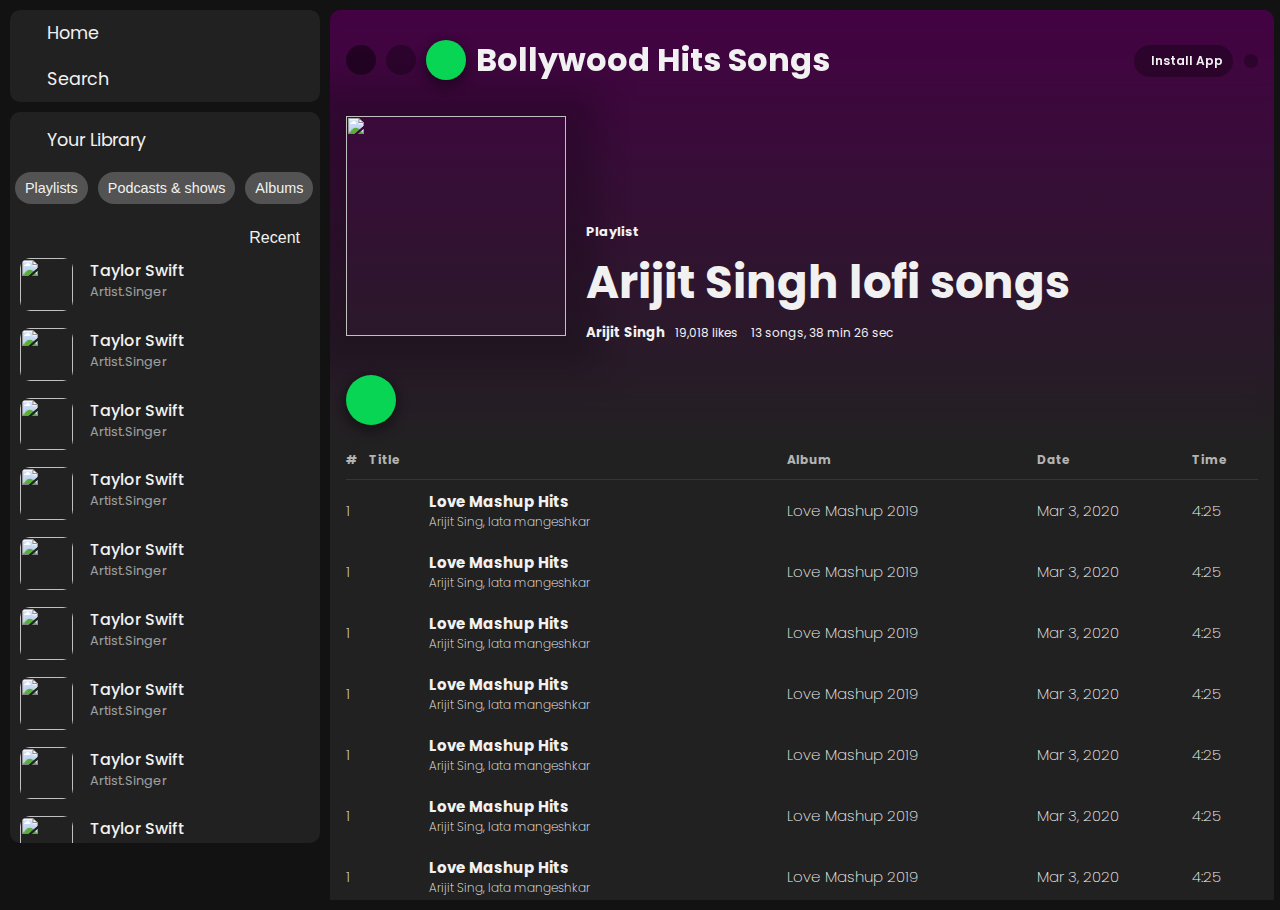
==== playlist.html @ 6a093c30 "Working on Sticky Nav" ====
<!DOCTYPE html>
<html lang="en">

<head>
    <meta charset="UTF-8" />
    <meta name="viewport" content="width=device-width, initial-scale=1.0" />
    <title>Playlist Songs</title>

    <!-- ================= Remix Icons =============== -->
    <link href="https://cdn.jsdelivr.net/npm/remixicon@2.2.0/fonts/remixicon.css" rel="stylesheet" />

    <!-- UNICONS -->
    <link rel="stylesheet" href="https://unicons.iconscout.com/release/v4.0.8/css/line.css" />
    
    <link rel="stylesheet" href="style.css" />
    <link rel="stylesheet" href="playlist.css">
</head>

<body>
    <aside id="aside">
        <nav>
            <div>
                <i class="ri-home-5-fill"></i>
                <h2 class="collapse-removeble">Home</h2>
            </div>
            <div>
                <i class="ri-search-line"></i>
                <h2 class="collapse-removeble">Search</h2>
            </div>
        </nav>
        <section class="list">
            <div class="list__top">
                <div class="list__top__left">
                    <i class="ri-layout-2-fill" id="collapse-btn"></i>
                    <h2 class="collapse-removeble">Your Library</h2>
                </div>
                <div class="list__top__right collapse-removeble">
                    <i class="uil uil-plus"></i>
                    <i class="uil uil-arrow-right"></i>
                </div>
            </div>
            <div class="category-btn collapse-removeble">
                <button>Playlists</button>
                <button>Podcasts & shows</button>
                <button>Albums</button>
                <button>Artists</button>
            </div>
            <div class="recent-btn collapse-removeble">
                <i class="ri-search-line"></i>
                <button>Recent <i class="uil uil-angle-down"></i></button>
            </div>
            <div class="music__lists">
                <div class="music__box">
                    <div>
                        <img src="images/thumbnail1.jpeg" alt="" />
                    </div>
                    <div class="collapse-removeble">
                        <p class="author_title">Taylor Swift</p>
                        <p class="author_sub_title">Artist.Singer</p>
                    </div>
                </div>
                <div class="music__box">
                    <div>
                        <img src="images/thumbnail2.jpg" alt="" />
                    </div>
                    <div class="collapse-removeble">
                        <p class="author_title">Taylor Swift</p>
                        <p class="author_sub_title">Artist.Singer</p>
                    </div>
                </div>
                <div class="music__box">
                    <div>
                        <img src="images/thumbnail3.jpeg" alt="" />
                    </div>
                    <div class="collapse-removeble">
                        <p class="author_title">Taylor Swift</p>
                        <p class="author_sub_title">Artist.Singer</p>
                    </div>
                </div>
                <div class="music__box">
                    <div>
                        <img src="images/thumbnail4.jpeg" alt="" />
                    </div>
                    <div class="collapse-removeble">
                        <p class="author_title">Taylor Swift</p>
                        <p class="author_sub_title">Artist.Singer</p>
                    </div>
                </div>
                <div class="music__box">
                    <div>
                        <img src="images/thumbnail5.jpeg" alt="" />
                    </div>
                    <div class="collapse-removeble">
                        <p class="author_title">Taylor Swift</p>
                        <p class="author_sub_title">Artist.Singer</p>
                    </div>
                </div>
                <div class="music__box">
                    <div>
                        <img src="images/thumbnail6.jpeg" alt="" />
                    </div>
                    <div class="collapse-removeble">
                        <p class="author_title">Taylor Swift</p>
                        <p class="author_sub_title">Artist.Singer</p>
                    </div>
                </div>
                <div class="music__box">
                    <div>
                        <img src="images/thumbnail7.jpeg" alt="" />
                    </div>
                    <div class="collapse-removeble">
                        <p class="author_title">Taylor Swift</p>
                        <p class="author_sub_title">Artist.Singer</p>
                    </div>
                </div>
                <div class="music__box">
                    <div>
                        <img src="images/thumbnail7.jpeg" alt="" />
                    </div>
                    <div class="collapse-removeble">
                        <p class="author_title">Taylor Swift</p>
                        <p class="author_sub_title">Artist.Singer</p>
                    </div>
                </div>
                <div class="music__box">
                    <div>
                        <img src="images/thumbnail7.jpeg" alt="" />
                    </div>
                    <div class="collapse-removeble">
                        <p class="author_title">Taylor Swift</p>
                        <p class="author_sub_title">Artist.Singer</p>
                    </div>
                </div>
                <div class="music__box">
                    <div>
                        <img src="images/thumbnail7.jpeg" alt="" />
                    </div>
                    <div class="collapse-removeble">
                        <p class="author_title">Taylor Swift</p>
                        <p class="author_sub_title">Artist.Singer</p>
                    </div>
                </div>
                <div class="music__box">
                    <div>
                        <img src="images/thumbnail7.jpeg" alt="" />
                    </div>
                    <div class="collapse-removeble">
                        <p class="author_title">Taylor Swift</p>
                        <p class="author_sub_title">Artist.Singer</p>
                    </div>
                </div>
                <div class="music__box">
                    <div>
                        <img src="images/thumbnail7.jpeg" alt="" />
                    </div>
                    <div class="collapse-removeble">
                        <p class="author_title">Taylor Swift</p>
                        <p class="author_sub_title">Artist.Singer</p>
                    </div>
                </div>
                <div class="music__box">
                    <div>
                        <img src="images/thumbnail7.jpeg" alt="" />
                    </div>
                    <div class="collapse-removeble">
                        <p class="author_title">Taylor Swift</p>
                        <p class="author_sub_title">Artist.Singer</p>
                    </div>
                </div>
                <div class="music__box">
                    <div>
                        <img src="images/thumbnail7.jpeg" alt="" />
                    </div>
                    <div class="collapse-removeble">
                        <p class="author_title">Taylor Swift</p>
                        <p class="author_sub_title">Artist.Singer</p>
                    </div>
                </div>
                <div class="music__box">
                    <div>
                        <img src="images/thumbnail7.jpeg" alt="" />
                    </div>
                    <div class="collapse-removeble">
                        <p class="author_title">Taylor Swift</p>
                        <p class="author_sub_title">Artist.Singer</p>
                    </div>
                </div>
                <div class="music__box">
                    <div>
                        <img src="images/thumbnail7.jpeg" alt="" />
                    </div>
                    <div class="collapse-removeble">
                        <p class="author_title">Taylor Swift</p>
                        <p class="author_sub_title">Artist.Singer</p>
                    </div>
                </div>
            </div>
        </section>
    </aside>
    <main>
        <header>
            <nav class="top-nav">
                <div class="arrows">
                    <span class="icon-left arrow-active"><i class="uil uil-angle-left-b"></i></span>
                    <span class="icon-right"><i class="uil uil-angle-right-b"></i></span>
                    <div class="nav-playlist-title">
                        <span class="play-icon-top"><i class="ri-play-fill"></i></span>
                        <h1>Bollywood Hits Songs</h1>
                    </div>
                </div>
                <div class="nav-info">
                    <span class="install-app"><i class="ri-download-line"></i>Install App</span>
                    <span class="user-profile"><i class="ri-user-line"></i></span>
                </div>
            </nav>
            <div class="top-playlist-container">
                <div class="top-img-con">
                    <img src="https://d1csarkz8obe9u.cloudfront.net/posterpreviews/new-release-mixtape-music-promo-video-banner-design-template-7518214f05194bed7dd793cc465c2a35_screen.jpg" alt="">
                </div>
                <div class="top-playlist-detail">
                    <h6 class="list-type">Playlist</h6>
                    <h1 class="playlist-title">Arijit Singh lofi songs</h1>
                    <div class="small-details">
                        <h5 class="playlist-owner">Arijit Singh</h5>
                        <ul>
                            <li>19,018 likes</li>
                            <li>13 songs, 38 min 26 sec</li>
                        </ul>
                    </div>
                </div>
            </div>
            <div class="songs-container">
                <div class="play-div">
                    <span class="play-icon-list"><i class="ri-play-fill"></i></span>
                    <i class="heart ri-heart-fill"></i>
                    <i class="menu uil uil-ellipsis-h"></i>
                </div>
            </div>
        </header>
        <div class="playlist-song-list">
            <!-- <div class="songs-heading">
                <div class="cout">#</div>
                <div class="title">Title</div>
                <div class="album">Album</div>
                <div class="date">Date</div>
                <div class="min">Time</div>
            </div>
            <div class="songs-heading">
                <div class="cout">1</div>
                <div class="title">img - Love Mushup Hits Bollywood</div>
                <div class="album">Love mashup 2019</div>
                <div class="date">Mar 3, 2022</div>
                <div class="min">4:25</div>
            </div> -->
            <table class="table">
                <thead>
                  <tr>
                    <th scope="col">#</th>
                    <th scope="col">Title</th>
                    <th scope="col">Album</th>
                    <th scope="col">Date</th>
                    <th scope="col">Time</th>
                    <th scope="col"></th>
                  </tr>
                
                </thead>
                
                <tbody>
                  <tr>
                    <td>1</td>
                    <td class="tbl-song-data">
                        <img src="https://d1csarkz8obe9u.cloudfront.net/posterpreviews/new-release-mixtape-music-promo-video-banner-design-template-7518214f05194bed7dd793cc465c2a35_screen.jpg" width="45px" alt="">
                        <div>
                            <h4 class="title">Love Mashup Hits</h4>
                            <p class="singer">Arijit Sing, lata mangeshkar</p>
                        </div>
                    </td>
                    <td>Love Mashup 2019</td>
                    <td>Mar 3, 2020</td>
                    <td>4:25</td>
                    <td><i class="menu uil uil-ellipsis-h"></i></td>
                  </tr>

                  <tr>
                    <td>1</td>
                    <td class="tbl-song-data">
                        <img src="https://d1csarkz8obe9u.cloudfront.net/posterpreviews/new-release-mixtape-music-promo-video-banner-design-template-7518214f05194bed7dd793cc465c2a35_screen.jpg" width="45px" alt="">
                        <div>
                            <h4 class="title">Love Mashup Hits</h4>
                            <p class="singer">Arijit Sing, lata mangeshkar</p>
                        </div>
                    </td>
                    <td>Love Mashup 2019</td>
                    <td>Mar 3, 2020</td>
                    <td>4:25</td>
                    <td><i class="menu uil uil-ellipsis-h"></i></td>
                  </tr>

                  <tr>
                    <td>1</td>
                    <td class="tbl-song-data">
                        <img src="https://d1csarkz8obe9u.cloudfront.net/posterpreviews/new-release-mixtape-music-promo-video-banner-design-template-7518214f05194bed7dd793cc465c2a35_screen.jpg" width="45px" alt="">
                        <div>
                            <h4 class="title">Love Mashup Hits</h4>
                            <p class="singer">Arijit Sing, lata mangeshkar</p>
                        </div>
                    </td>
                    <td>Love Mashup 2019</td>
                    <td>Mar 3, 2020</td>
                    <td>4:25</td>
                    <td><i class="menu uil uil-ellipsis-h"></i></td>
                  </tr>

                  <tr>
                    <td>1</td>
                    <td class="tbl-song-data">
                        <img src="https://d1csarkz8obe9u.cloudfront.net/posterpreviews/new-release-mixtape-music-promo-video-banner-design-template-7518214f05194bed7dd793cc465c2a35_screen.jpg" width="45px" alt="">
                        <div>
                            <h4 class="title">Love Mashup Hits</h4>
                            <p class="singer">Arijit Sing, lata mangeshkar</p>
                        </div>
                    </td>
                    <td>Love Mashup 2019</td>
                    <td>Mar 3, 2020</td>
                    <td>4:25</td>
                    <td><i class="menu uil uil-ellipsis-h"></i></td>
                  </tr>

                  <tr>
                    <td>1</td>
                    <td class="tbl-song-data">
                        <img src="https://d1csarkz8obe9u.cloudfront.net/posterpreviews/new-release-mixtape-music-promo-video-banner-design-template-7518214f05194bed7dd793cc465c2a35_screen.jpg" width="45px" alt="">
                        <div>
                            <h4 class="title">Love Mashup Hits</h4>
                            <p class="singer">Arijit Sing, lata mangeshkar</p>
                        </div>
                    </td>
                    <td>Love Mashup 2019</td>
                    <td>Mar 3, 2020</td>
                    <td>4:25</td>
                    <td><i class="menu uil uil-ellipsis-h"></i></td>
                  </tr>

                  <tr>
                    <td>1</td>
                    <td class="tbl-song-data">
                        <img src="https://d1csarkz8obe9u.cloudfront.net/posterpreviews/new-release-mixtape-music-promo-video-banner-design-template-7518214f05194bed7dd793cc465c2a35_screen.jpg" width="45px" alt="">
                        <div>
                            <h4 class="title">Love Mashup Hits</h4>
                            <p class="singer">Arijit Sing, lata mangeshkar</p>
                        </div>
                    </td>
                    <td>Love Mashup 2019</td>
                    <td>Mar 3, 2020</td>
                    <td>4:25</td>
                    <td><i class="menu uil uil-ellipsis-h"></i></td>
                  </tr>

                  <tr>
                    <td>1</td>
                    <td class="tbl-song-data">
                        <img src="https://d1csarkz8obe9u.cloudfront.net/posterpreviews/new-release-mixtape-music-promo-video-banner-design-template-7518214f05194bed7dd793cc465c2a35_screen.jpg" width="45px" alt="">
                        <div>
                            <h4 class="title">Love Mashup Hits</h4>
                            <p class="singer">Arijit Sing, lata mangeshkar</p>
                        </div>
                    </td>
                    <td>Love Mashup 2019</td>
                    <td>Mar 3, 2020</td>
                    <td>4:25</td>
                    <td><i class="menu uil uil-ellipsis-h"></i></td>
                  </tr>

                  <tr>
                    <td>1</td>
                    <td class="tbl-song-data">
                        <img src="https://d1csarkz8obe9u.cloudfront.net/posterpreviews/new-release-mixtape-music-promo-video-banner-design-template-7518214f05194bed7dd793cc465c2a35_screen.jpg" width="45px" alt="">
                        <div>
                            <h4 class="title">Love Mashup Hits</h4>
                            <p class="singer">Arijit Sing, lata mangeshkar</p>
                        </div>
                    </td>
                    <td>Love Mashup 2019</td>
                    <td>Mar 3, 2020</td>
                    <td>4:25</td>
                    <td><i class="menu uil uil-ellipsis-h"></i></td>
                  </tr>

                  <tr>
                    <td>1</td>
                    <td class="tbl-song-data">
                        <img src="https://d1csarkz8obe9u.cloudfront.net/posterpreviews/new-release-mixtape-music-promo-video-banner-design-template-7518214f05194bed7dd793cc465c2a35_screen.jpg" width="45px" alt="">
                        <div>
                            <h4 class="title">Love Mashup Hits</h4>
                            <p class="singer">Arijit Sing, lata mangeshkar</p>
                        </div>
                    </td>
                    <td>Love Mashup 2019</td>
                    <td>Mar 3, 2020</td>
                    <td>4:25</td>
                    <td><i class="menu uil uil-ellipsis-h"></i></td>
                  </tr>

                  <tr>
                    <td>1</td>
                    <td class="tbl-song-data">
                        <img src="https://d1csarkz8obe9u.cloudfront.net/posterpreviews/new-release-mixtape-music-promo-video-banner-design-template-7518214f05194bed7dd793cc465c2a35_screen.jpg" width="45px" alt="">
                        <div>
                            <h4 class="title">Love Mashup Hits</h4>
                            <p class="singer">Arijit Sing, lata mangeshkar</p>
                        </div>
                    </td>
                    <td>Love Mashup 2019</td>
                    <td>Mar 3, 2020</td>
                    <td>4:25</td>
                    <td><i class="menu uil uil-ellipsis-h"></i></td>
                  </tr>

                  <tr>
                    <td>1</td>
                    <td class="tbl-song-data">
                        <img src="https://d1csarkz8obe9u.cloudfront.net/posterpreviews/new-release-mixtape-music-promo-video-banner-design-template-7518214f05194bed7dd793cc465c2a35_screen.jpg" width="45px" alt="">
                        <div>
                            <h4 class="title">Love Mashup Hits</h4>
                            <p class="singer">Arijit Sing, lata mangeshkar</p>
                        </div>
                    </td>
                    <td>Love Mashup 2019</td>
                    <td>Mar 3, 2020</td>
                    <td>4:25</td>
                    <td><i class="menu uil uil-ellipsis-h"></i></td>
                  </tr>

                  <tr>
                    <td>1</td>
                    <td class="tbl-song-data">
                        <img src="https://d1csarkz8obe9u.cloudfront.net/posterpreviews/new-release-mixtape-music-promo-video-banner-design-template-7518214f05194bed7dd793cc465c2a35_screen.jpg" width="45px" alt="">
                        <div>
                            <h4 class="title">Love Mashup Hits</h4>
                            <p class="singer">Arijit Sing, lata mangeshkar</p>
                        </div>
                    </td>
                    <td>Love Mashup 2019</td>
                    <td>Mar 3, 2020</td>
                    <td>4:25</td>
                    <td><i class="menu uil uil-ellipsis-h"></i></td>
                  </tr>

                  <tr>
                    <td>1</td>
                    <td class="tbl-song-data">
                        <img src="https://d1csarkz8obe9u.cloudfront.net/posterpreviews/new-release-mixtape-music-promo-video-banner-design-template-7518214f05194bed7dd793cc465c2a35_screen.jpg" width="45px" alt="">
                        <div>
                            <h4 class="title">Love Mashup Hits</h4>
                            <p class="singer">Arijit Sing, lata mangeshkar</p>
                        </div>
                    </td>
                    <td>Love Mashup 2019</td>
                    <td>Mar 3, 2020</td>
                    <td>4:25</td>
                    <td><i class="menu uil uil-ellipsis-h"></i></td>
                  </tr>
                  
                </tbody>
              </table>
        </div>

    </main>
</body>
<script src="script.js"></script>

</html>
---- style.css ----
@import url("https://fonts.googleapis.com/css2?family=Poppins:wght@300;400;500;600&family=Roboto:wght@300;400;500&display=swap");
/* font-family: 'Poppins', sans-serif;
font-family: 'Roboto', sans-serif; */

* {
  margin: 0;
  padding: 0;
  box-sizing: border-box;
}

:root {
  /* Hex	 */
  --main-green: #1db954;
  --main-green: rgb(9, 213, 84);
  --background: #212121;
  --border: #121212;
  --light-background: #535353;
  --grey: #b3b3b3;
  --font-color: #f1f1f1;
}
::-webkit-scrollbar {
  width: 0px;
  height: 2px;
  cursor: pointer;
}

::-webkit-scrollbar-thumb {
  background-color: rgb(114, 113, 113);
  border-radius: 10px;
  height: 200px;
}

::-webkit-scrollbar-track {
  background-color: transparent;
}

body {
  display: grid;
  grid-template-columns: 25% 73.77%;
  gap: 10px;
  height: 100vh;
  background: var(--border);
  font-family: "Poppins", sans-serif;
}

i {
  cursor: pointer;
}
/* -------------------------------------------------------------------------- */
/*                                Aside section                               */
/* -------------------------------------------------------------------------- */
aside {
  position: sticky;
  background-color: var(--border);
  grid-row-start: 1;
  grid-row-end: 3;
  gap: 10px;
  width: 100%;
}
aside nav {
  margin-block: 10px;
  margin-left: 10px;
  border-radius: 10px;
  overflow: hidden;
  background: var(--background);
}
aside nav div {
  padding: 10px 20px;
  display: flex;
  justify-content: flex-start;
  align-items: center;
  color: var(--font-color);
  cursor: pointer;
}
aside nav div i {
  font-size: 1.8rem;
  margin-right: 17px;
}
aside nav div h2 {
  font-size: 1.1rem;
  font-weight: 400;
}
aside nav div:hover {
  opacity: 0.8;
}
/* ------------------------- aside section container ------------------------ */
aside .list {
  background: var(--background);
  margin-left: 10px;
  margin-bottom: 10px;
  border-radius: 10px;
  overflow: hidden;
  color: var(--font-color);
}
aside .list .list__top {
  display: flex;
  justify-content: space-between;
  align-items: center;
  padding: 10px 20px;
  margin-bottom: 5px;
}
aside .list .list__top .list__top__left {
  display: flex;
  align-items: center;
}
aside .list .list__top .list__top__left > i {
  font-size: 1.8rem;
  margin-right: 17px;
}
aside .list .list__top .list__top__left > h2 {
  font-size: 1.1rem;
  font-weight: 400;
}
aside .list .list__top .list__top__right > i {
  font-size: 1.5rem;
}
aside .list .list__top .list__top__right > i:first-child {
  margin-right: 5px;
}
aside .list .category-btn {
  display: flex;
  justify-content: space-around;
  margin-inline: 5px;
  margin-bottom: 10px;
  width: 100%;
}
aside .list .category-btn button {
  padding: 8px 10px;
  border-radius: 20px;
  background: var(--light-background);
  color: var(--font-color);
  font-size: 0.9rem;
  font-weight: 500;
  border: none;
  outline: none;
  min-width: fit-content;
  min-height: fit-content;
  margin-right: 10px;
}
aside .list .recent-btn {
  display: flex;
  justify-content: space-between;
  padding: 10px 20px;
}
aside .list .recent-btn i {
  font-size: 1.3rem;
}
aside .list .recent-btn button {
  font-size: 1rem;
  background: none;
  border: none;
  outline: none;
  color: var(--font-color);
}
aside .list .music__lists {
  display: grid;
  gap: 10px;
  height: 65vh;
  overflow: auto;
}
aside .list .music__box {
  margin-inline: 10px;
  display: flex;
  gap: 17px;
}
aside .list .music__box div > img {
  height: 3.3rem;
  width: 3.3rem;
  border-radius: 10px;
}
aside .list .music__box div > .author_title {
  font-weight: 500;
}
aside .list .music__box div > .author_sub_title {
  font-size: 0.8rem;
  opacity: 0.6;
}

main {
  position: sticky;
  background-color: var(--border);
  gap: 10px;
  height: 100vh;
  overflow: auto;
}
main > header {
  width: 100%;
  height: auto;
  background-color: violet;
}

/* ==================== Headder CSS ===================== */

header {
  background: linear-gradient(to bottom, rgb(67, 2, 67), var(--background));
  color: var(--font-color);
  border-top-left-radius: 10px;
  border-top-right-radius: 10px;
  margin-top: 10px;
  border-radius: 10px;
  padding-block: 10px;
}

header .top-nav {
  padding: 1rem;
  display: flex;
  justify-content: space-between;
  align-items: center;
  background-color: transparent;
  position: sticky;
  top: 0px;
  z-index: 100;
  background: transparent;
  backdrop-filter: blur(5px);
}

header .top-nav .arrows span {
  font-size: 25px;
  display: inline-flex;
  justify-content: center;
  align-items: center;
  height: 30px;
  width: 30px;
  border-radius: 50%;
  background-color: rgba(0, 0, 0, 0.3);
  color: rgba(255, 255, 255, 0.7);
}

header .top-nav .arrows .icon-left {
  margin-right: 10px;
}

header .top-nav .install-app {
  background-color: rgba(0, 0, 0, 0.3);
  padding: 7px 10px;
  border-radius: 35px;
  display: inline-flex;
  align-items: center;
  font-size: 12px;
  font-weight: 600;
}

header .top-nav .install-app i {
  margin-right: 7px;
}

header .top-nav .user-profile {
  background-color: rgba(0, 0, 0, 0.3);
  padding: 7px;
  border-radius: 50%;
  display: inline-flex;
  align-items: center;
  margin-left: 7px;
}

header .heading h1 {
  padding: 0.2rem 1rem 0.4rem 1rem;
}

header .playlist-container {
  display: grid;
  grid-template-columns: repeat(auto-fit, minmax(300px, 1fr));
  gap: 15px;
  margin-inline: 10px;
}

header .playlist-container .playlist {
  background-color: rgba(255, 255, 255, 0.07);
  display: flex;
  border-radius: 4px;
  overflow: hidden;
  text-align: center;
  align-items: center;
  transition: all 0.2s;
  position: relative;
}

header .playlist-container .playlist img {
  height: 100%;
  width: 80px;
}

header .playlist-container h4 {
  margin-left: 1rem;
}

header .playlist-container .playlist .play-icon {
  position: absolute;
  right: 1.1rem;
  align-items: center;
  border-radius: 50%;
  background-color: var(--main-green);
  height: 50px;
  width: 50px;
  display: flex;
  justify-content: center;
  color: black;
  visibility: hidden;
  box-shadow: 0 4px 10px 4px rgba(0, 0, 0, 0.3);
}

header .playlist-container .playlist .play-icon i {
  font-size: 30px;
  justify-self: center;
}

/* hover */
header .nav-info span:hover {
  transform: scale(1.02);
  cursor: pointer;
}
header .playlist-container .playlist:hover {
  background-color: rgba(255, 255, 255, 0.12);
}
header .playlist-container .playlist .play-icon:hover {
  filter: brightness(1.04);
  transform: scale(1.01);
}
header .playlist-container .playlist:hover > .play-icon {
  visibility: visible;
}

/* -------------------------------------------------------------------------- */
/*                              container section                             */
/* -------------------------------------------------------------------------- */

/* section box */
.container {
  background-color: var(--background);
  border-radius: 10px;
  margin-top: 10px;
}

.box-heading {
  color: #f1f1f1;
  width: 100%;
  display: flex;
  justify-content: space-between;
  margin-bottom: 20px;
  padding-inline: 10px;
}

.box-heading h2 {
  margin: 10px;
}

.grid {
  display: grid;
  grid-template-columns: repeat(auto-fit, minmax(170px, 1fr));
  justify-content: space-around;
  margin-inline: 20px;
  gap: 16px;
  height: 260px;
  overflow: hidden;
}

.show-more {
  font-size: 1rem;
  background: none;
  border: none;
  outline: none;
  color: var(--font-color);
  text-decoration: none;
  margin: 10px;
}
.show-more:hover {
  text-decoration: underline;
}

.box-container {
  display: flex;
  justify-content: center;
  align-items: center;
  background: transparent;
  padding: 10px;
  background-color: rgba(255, 255, 255, 0.03);
  border-radius: 10px;
  position: relative;
}
.box-container:hover {
  background-color: rgba(255, 255, 255, 0.05);
  cursor: pointer;
}

.box-item img {
  height: 150px;
  width: 100%;
  object-fit: cover;
  padding: 10px;
  border-radius: 20px;
  background-color: none;
}

.box-title {
  color: var(--font-color);
  line-height: 30px;
  font-size: 1.1rem;
}

.box-item h4 {
  color: var(--light-background);
  font-size: 0.89rem;
}

.container .box-container .play-icon {
  position: absolute;
  top: 7rem;
  right: 1rem;
  height: 50px;
  width: 50px;
  background-color: var(--main-green);
  border-radius: 50%;
  color: black;
  align-items: center;
  display: flex;
  justify-content: center;
  visibility: hidden;
}

.container .box-container .play-icon i {
  font-size: 25px;
}

.box-item:hover > .play-icon {
  visibility: visible;
  cursor: pointer;
}

/* -------------------------------------------------------------------------- */
/*                         responsive required classes                        */
/* -------------------------------------------------------------------------- */
.collapse {
  display: none !important;
}
.minimize-body {
  grid-template-columns: 5.22% auto;
}
.musiclists__height {
  max-height: 76%;
}
.collapsible {
  height: auto;
}

/* -------------------------------------------------------------------------- */
/*                           Media Queries for 600px                          */
/* -------------------------------------------------------------------------- */
@media screen and (max-width: 600px) {
  aside {
    display: none;
  }
  body {
    grid-template-columns: 1fr;
  }
  main {
    padding-inline: 10px;
  }
  header .playlist-container {
    display: grid;
    grid-template-columns: repeat(auto-fit, minmax(150px, 1fr));
  }

  header .playlist-container .playlist img {
    height: 100%;
    width: 60px;
  }

  header .playlist-container h4 {
    font-size: 0.9rem;
    margin-left: 0.6rem;
    text-align: start;
  }


  header .playlist-container .playlist .play-icon {
    position: absolute;
    left: 2.1rem;
    top: 2.1rem;
    height: 25px;
    width: 25px;
  }
  
  header .playlist-container .playlist .play-icon i {
    font-size: 16px;
  }

  .box-heading {
    margin-bottom: 10px;
    padding-inline: 10px;
  }

  .box-heading h2 {
    margin: 10px;
  }

  .grid {
    display: grid;
    grid-template-rows: repeat(auto-fit, minmax(150px, 1fr));
    grid-auto-flow: column;
    justify-content: space-between;
    margin-inline: 20px;
    gap: 5px;
    height: auto;
    overflow: auto;
  }

  .grid .box-container {
    border-radius: 5px;
    width: 10rem;
    position: relative;
  }

  .box-item img {
    height: 150px;
    width: 100%;
    padding: 0;
    border-radius: 2px;
    object-fit: cover;
  }

  .container .box-container .play-icon {
    top: 7rem;
    height: 45px;
    width: 45px;
  }

  .container .box-container .play-icon i {
    font-size: 20px;
  }

  .show-more {
    display: none;
  }
}
/* -------------------------------------------------------------------------- */
/*                           Media Queries for 900px                          */
/* -------------------------------------------------------------------------- */
@media screen and (max-width: 900px) {
}
---- playlist.css ----
@import url("https://fonts.googleapis.com/css2?family=Poppins:wght@300;400;500;600&family=Roboto:wght@300;400;500&display=swap");
/* font-family: 'Poppins', sans-serif;
font-family: 'Roboto', sans-serif; */

* {
  margin: 0;
  padding: 0;
  box-sizing: border-box;
}

:root {
  /* Hex	 */
  --main-green: #1db954;
  --main-green: rgb(9, 213, 84);
  --background: #212121;
  --border: #121212;
  --light-background: #535353;
  --grey: #b3b3b3;
  --font-color: #f1f1f1;
}

header{
    border-radius: 0;
    border-top-left-radius: 10px;
    border-top-right-radius: 10px;
}

header .top-nav .arrows{
    display: flex;
    align-items: center;
}

header .top-nav .arrows .nav-playlist-title{
    display: flex;
    align-items: center;

    /* display: none; */
}

header .top-nav .arrows .nav-playlist-title .play-icon-top{
  align-items: center;
  border-radius: 50%;
  background-color: var(--main-green);
  height: 40px;
  width: 40px;
  display: flex;
  justify-content: center;
  color: black;
  box-shadow: 0 4px 10px 4px rgba(0, 0, 0, 0.3);
  margin: 0 10px;
}


header .top-nav .arrows .arrow-active{
    background-color: rgba(0,0,0,.45);
}

header .top-playlist-container{
    display: flex;
    align-items:flex-end;
    padding: 1rem;
}

header .top-playlist-container .top-img-con img{
    height: 220px;
    width: 220px;
    box-shadow: 0 2px 30px 32px rgba(0,0,0,.2)
}

header .top-playlist-container .top-playlist-detail{
    margin-left:20px;
}

header .top-playlist-container .top-playlist-detail h6,
header .top-playlist-container .top-playlist-detail ul{
    font-size: 13px;
}

header .top-playlist-container .top-playlist-detail .playlist-title{
    font-size: 45px;
    line-height: 81px;
    font-weight: 700;
}

header .top-playlist-container .top-playlist-detail li{
    font-size: 12px;
    margin-left:10px;
    display: inline;
}

header .top-playlist-container .top-playlist-detail .small-details{
    display: flex;
    align-items: center;
}

.songs-container .play-div {
    display: flex;
    align-items: center;
    font-size: 30px;
    margin: 1rem;
    backdrop-filter: blur(7px);
}

.songs-container .play-div .play-icon-list{
    align-items: center;
    border-radius: 50%;
    background-color: var(--main-green);
    height: 50px;
    width: 50px;
    display: flex;
    justify-content: center;
    color: black;
    box-shadow: 0 4px 10px 4px rgba(0, 0, 0, 0.3);
}

.songs-container .play-div .heart{
    color: var(--main-green);
    margin: 0 25px;
    font-size: 30px;
}

.songs-container .play-div .menu{
    font-size: 30px;
    color: var(--grey);
}

.playlist-song-list{
    padding: 0 1rem;
    background-color: var(--background);
}

/* .playlist-song-list .songs-heading{
    display: flex;
    justify-content: space-between;
    color: var(--grey);
} */

.playlist-song-list table{
    width: 100%;
    text-align: justify;
}

.playlist-song-list table thead{
    color: var(--grey);
    font-size: 12px;
    border-bottom: 1px var(--grey);
}

.playlist-song-list table tbody{
    color:var(--font-color);
    font-size: 15px;
    font-weight: 200;
}

table{
    border-collapse: collapse;
}

.table thead th{
    padding-bottom: 10px;
    border-bottom: 1px solid rgba(255,255,255,.05);
}
.playlist-song-list table tbody td{
    margin: 10px 0;
}

.playlist-song-list table tbody div{
    margin-left: 15px;
}

.playlist-song-list table tbody div .singer{
    font-size: 12px;
}

.playlist-song-list table tbody .tbl-song-data{
    display: flex;
    align-items: center;
    
}
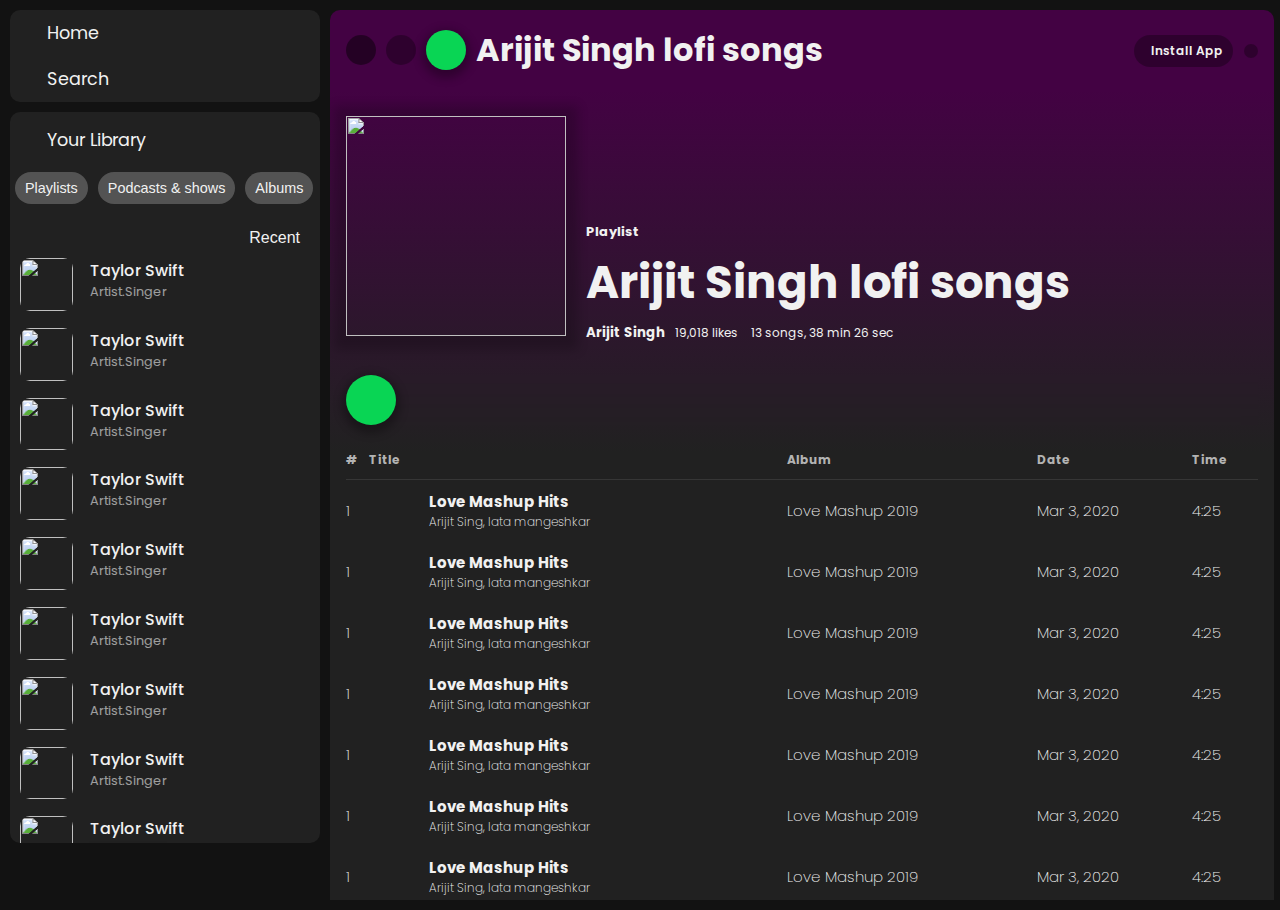
==== commit 65af8a47: "Playlist work done" ====
--- a/playlist.html
+++ b/playlist.html
@@ -198,21 +198,21 @@
         </section>
     </aside>
     <main>
+        <nav class="top-nav">
+            <div class="arrows">
+                <span class="icon-left arrow-active"><i class="uil uil-angle-left-b"></i></span>
+                <span class="icon-right"><i class="uil uil-angle-right-b"></i></span>
+                <div class="nav-playlist-title">
+                    <span class="play-icon-top"><i class="ri-play-fill"></i></span>
+                    <h1>Arijit Singh lofi songs</h1>
+                </div>
+            </div>
+            <div class="nav-info">
+                <span class="install-app"><i class="ri-download-line"></i>Install App</span>
+                <span class="user-profile"><i class="ri-user-line"></i></span>
+            </div>
+        </nav>
         <header>
-            <nav class="top-nav">
-                <div class="arrows">
-                    <span class="icon-left arrow-active"><i class="uil uil-angle-left-b"></i></span>
-                    <span class="icon-right"><i class="uil uil-angle-right-b"></i></span>
-                    <div class="nav-playlist-title">
-                        <span class="play-icon-top"><i class="ri-play-fill"></i></span>
-                        <h1>Bollywood Hits Songs</h1>
-                    </div>
-                </div>
-                <div class="nav-info">
-                    <span class="install-app"><i class="ri-download-line"></i>Install App</span>
-                    <span class="user-profile"><i class="ri-user-line"></i></span>
-                </div>
-            </nav>
             <div class="top-playlist-container">
                 <div class="top-img-con">
                     <img src="https://d1csarkz8obe9u.cloudfront.net/posterpreviews/new-release-mixtape-music-promo-video-banner-design-template-7518214f05194bed7dd793cc465c2a35_screen.jpg" alt="">
@@ -255,11 +255,11 @@
             <table class="table">
                 <thead>
                   <tr>
-                    <th scope="col">#</th>
-                    <th scope="col">Title</th>
-                    <th scope="col">Album</th>
-                    <th scope="col">Date</th>
-                    <th scope="col">Time</th>
+                    <th scope="col" class="tr-hide">#</th>
+                    <th scope="col ">Title</th>
+                    <th scope="col" class="tr-hide">Album</th>
+                    <th scope="col" class="tr-hide">Date</th>
+                    <th scope="col" class="tr-hide">Time</th>
                     <th scope="col"></th>
                   </tr>
                 
@@ -267,199 +267,245 @@
                 
                 <tbody>
                   <tr>
-                    <td>1</td>
-                    <td class="tbl-song-data">
-                        <img src="https://d1csarkz8obe9u.cloudfront.net/posterpreviews/new-release-mixtape-music-promo-video-banner-design-template-7518214f05194bed7dd793cc465c2a35_screen.jpg" width="45px" alt="">
-                        <div>
-                            <h4 class="title">Love Mashup Hits</h4>
-                            <p class="singer">Arijit Sing, lata mangeshkar</p>
-                        </div>
-                    </td>
-                    <td>Love Mashup 2019</td>
-                    <td>Mar 3, 2020</td>
-                    <td>4:25</td>
-                    <td><i class="menu uil uil-ellipsis-h"></i></td>
-                  </tr>
-
-                  <tr>
-                    <td>1</td>
-                    <td class="tbl-song-data">
-                        <img src="https://d1csarkz8obe9u.cloudfront.net/posterpreviews/new-release-mixtape-music-promo-video-banner-design-template-7518214f05194bed7dd793cc465c2a35_screen.jpg" width="45px" alt="">
-                        <div>
-                            <h4 class="title">Love Mashup Hits</h4>
-                            <p class="singer">Arijit Sing, lata mangeshkar</p>
-                        </div>
-                    </td>
-                    <td>Love Mashup 2019</td>
-                    <td>Mar 3, 2020</td>
-                    <td>4:25</td>
-                    <td><i class="menu uil uil-ellipsis-h"></i></td>
-                  </tr>
-
-                  <tr>
-                    <td>1</td>
-                    <td class="tbl-song-data">
-                        <img src="https://d1csarkz8obe9u.cloudfront.net/posterpreviews/new-release-mixtape-music-promo-video-banner-design-template-7518214f05194bed7dd793cc465c2a35_screen.jpg" width="45px" alt="">
-                        <div>
-                            <h4 class="title">Love Mashup Hits</h4>
-                            <p class="singer">Arijit Sing, lata mangeshkar</p>
-                        </div>
-                    </td>
-                    <td>Love Mashup 2019</td>
-                    <td>Mar 3, 2020</td>
-                    <td>4:25</td>
-                    <td><i class="menu uil uil-ellipsis-h"></i></td>
-                  </tr>
-
-                  <tr>
-                    <td>1</td>
-                    <td class="tbl-song-data">
-                        <img src="https://d1csarkz8obe9u.cloudfront.net/posterpreviews/new-release-mixtape-music-promo-video-banner-design-template-7518214f05194bed7dd793cc465c2a35_screen.jpg" width="45px" alt="">
-                        <div>
-                            <h4 class="title">Love Mashup Hits</h4>
-                            <p class="singer">Arijit Sing, lata mangeshkar</p>
-                        </div>
-                    </td>
-                    <td>Love Mashup 2019</td>
-                    <td>Mar 3, 2020</td>
-                    <td>4:25</td>
-                    <td><i class="menu uil uil-ellipsis-h"></i></td>
-                  </tr>
-
-                  <tr>
-                    <td>1</td>
-                    <td class="tbl-song-data">
-                        <img src="https://d1csarkz8obe9u.cloudfront.net/posterpreviews/new-release-mixtape-music-promo-video-banner-design-template-7518214f05194bed7dd793cc465c2a35_screen.jpg" width="45px" alt="">
-                        <div>
-                            <h4 class="title">Love Mashup Hits</h4>
-                            <p class="singer">Arijit Sing, lata mangeshkar</p>
-                        </div>
-                    </td>
-                    <td>Love Mashup 2019</td>
-                    <td>Mar 3, 2020</td>
-                    <td>4:25</td>
-                    <td><i class="menu uil uil-ellipsis-h"></i></td>
-                  </tr>
-
-                  <tr>
-                    <td>1</td>
-                    <td class="tbl-song-data">
-                        <img src="https://d1csarkz8obe9u.cloudfront.net/posterpreviews/new-release-mixtape-music-promo-video-banner-design-template-7518214f05194bed7dd793cc465c2a35_screen.jpg" width="45px" alt="">
-                        <div>
-                            <h4 class="title">Love Mashup Hits</h4>
-                            <p class="singer">Arijit Sing, lata mangeshkar</p>
-                        </div>
-                    </td>
-                    <td>Love Mashup 2019</td>
-                    <td>Mar 3, 2020</td>
-                    <td>4:25</td>
-                    <td><i class="menu uil uil-ellipsis-h"></i></td>
-                  </tr>
-
-                  <tr>
-                    <td>1</td>
-                    <td class="tbl-song-data">
-                        <img src="https://d1csarkz8obe9u.cloudfront.net/posterpreviews/new-release-mixtape-music-promo-video-banner-design-template-7518214f05194bed7dd793cc465c2a35_screen.jpg" width="45px" alt="">
-                        <div>
-                            <h4 class="title">Love Mashup Hits</h4>
-                            <p class="singer">Arijit Sing, lata mangeshkar</p>
-                        </div>
-                    </td>
-                    <td>Love Mashup 2019</td>
-                    <td>Mar 3, 2020</td>
-                    <td>4:25</td>
-                    <td><i class="menu uil uil-ellipsis-h"></i></td>
-                  </tr>
-
-                  <tr>
-                    <td>1</td>
-                    <td class="tbl-song-data">
-                        <img src="https://d1csarkz8obe9u.cloudfront.net/posterpreviews/new-release-mixtape-music-promo-video-banner-design-template-7518214f05194bed7dd793cc465c2a35_screen.jpg" width="45px" alt="">
-                        <div>
-                            <h4 class="title">Love Mashup Hits</h4>
-                            <p class="singer">Arijit Sing, lata mangeshkar</p>
-                        </div>
-                    </td>
-                    <td>Love Mashup 2019</td>
-                    <td>Mar 3, 2020</td>
-                    <td>4:25</td>
-                    <td><i class="menu uil uil-ellipsis-h"></i></td>
-                  </tr>
-
-                  <tr>
-                    <td>1</td>
-                    <td class="tbl-song-data">
-                        <img src="https://d1csarkz8obe9u.cloudfront.net/posterpreviews/new-release-mixtape-music-promo-video-banner-design-template-7518214f05194bed7dd793cc465c2a35_screen.jpg" width="45px" alt="">
-                        <div>
-                            <h4 class="title">Love Mashup Hits</h4>
-                            <p class="singer">Arijit Sing, lata mangeshkar</p>
-                        </div>
-                    </td>
-                    <td>Love Mashup 2019</td>
-                    <td>Mar 3, 2020</td>
-                    <td>4:25</td>
-                    <td><i class="menu uil uil-ellipsis-h"></i></td>
-                  </tr>
-
-                  <tr>
-                    <td>1</td>
-                    <td class="tbl-song-data">
-                        <img src="https://d1csarkz8obe9u.cloudfront.net/posterpreviews/new-release-mixtape-music-promo-video-banner-design-template-7518214f05194bed7dd793cc465c2a35_screen.jpg" width="45px" alt="">
-                        <div>
-                            <h4 class="title">Love Mashup Hits</h4>
-                            <p class="singer">Arijit Sing, lata mangeshkar</p>
-                        </div>
-                    </td>
-                    <td>Love Mashup 2019</td>
-                    <td>Mar 3, 2020</td>
-                    <td>4:25</td>
-                    <td><i class="menu uil uil-ellipsis-h"></i></td>
-                  </tr>
-
-                  <tr>
-                    <td>1</td>
-                    <td class="tbl-song-data">
-                        <img src="https://d1csarkz8obe9u.cloudfront.net/posterpreviews/new-release-mixtape-music-promo-video-banner-design-template-7518214f05194bed7dd793cc465c2a35_screen.jpg" width="45px" alt="">
-                        <div>
-                            <h4 class="title">Love Mashup Hits</h4>
-                            <p class="singer">Arijit Sing, lata mangeshkar</p>
-                        </div>
-                    </td>
-                    <td>Love Mashup 2019</td>
-                    <td>Mar 3, 2020</td>
-                    <td>4:25</td>
-                    <td><i class="menu uil uil-ellipsis-h"></i></td>
-                  </tr>
-
-                  <tr>
-                    <td>1</td>
-                    <td class="tbl-song-data">
-                        <img src="https://d1csarkz8obe9u.cloudfront.net/posterpreviews/new-release-mixtape-music-promo-video-banner-design-template-7518214f05194bed7dd793cc465c2a35_screen.jpg" width="45px" alt="">
-                        <div>
-                            <h4 class="title">Love Mashup Hits</h4>
-                            <p class="singer">Arijit Sing, lata mangeshkar</p>
-                        </div>
-                    </td>
-                    <td>Love Mashup 2019</td>
-                    <td>Mar 3, 2020</td>
-                    <td>4:25</td>
-                    <td><i class="menu uil uil-ellipsis-h"></i></td>
-                  </tr>
-
-                  <tr>
-                    <td>1</td>
-                    <td class="tbl-song-data">
-                        <img src="https://d1csarkz8obe9u.cloudfront.net/posterpreviews/new-release-mixtape-music-promo-video-banner-design-template-7518214f05194bed7dd793cc465c2a35_screen.jpg" width="45px" alt="">
-                        <div>
-                            <h4 class="title">Love Mashup Hits</h4>
-                            <p class="singer">Arijit Sing, lata mangeshkar</p>
-                        </div>
-                    </td>
-                    <td>Love Mashup 2019</td>
-                    <td>Mar 3, 2020</td>
-                    <td>4:25</td>
-                    <td><i class="menu uil uil-ellipsis-h"></i></td>
-                  </tr>
+                    <td class="tr-hide" >1</td>
+                    <td class="tbl-song-data">
+                        <img src="https://d1csarkz8obe9u.cloudfront.net/posterpreviews/new-release-mixtape-music-promo-video-banner-design-template-7518214f05194bed7dd793cc465c2a35_screen.jpg" width="45px" alt="">
+                        <div>
+                            <h4 class="title">Love Mashup Hits</h4>
+                            <p class="singer">Arijit Sing, lata mangeshkar</p>
+                        </div>
+                    </td>
+                    <td class="tr-hide">Love Mashup 2019</td>
+                    <td class="tr-hide">Mar 3, 2020</td>
+                    <td>4:25</td>
+                    <td><i class="menu uil uil-ellipsis-h"></i></td>
+                  </tr>
+
+                  <tr>
+                    <td class="tr-hide" >1</td>
+                    <td class="tbl-song-data">
+                        <img src="https://d1csarkz8obe9u.cloudfront.net/posterpreviews/new-release-mixtape-music-promo-video-banner-design-template-7518214f05194bed7dd793cc465c2a35_screen.jpg" width="45px" alt="">
+                        <div>
+                            <h4 class="title">Love Mashup Hits</h4>
+                            <p class="singer">Arijit Sing, lata mangeshkar</p>
+                        </div>
+                    </td>
+                    <td class="tr-hide">Love Mashup 2019</td>
+                    <td class="tr-hide">Mar 3, 2020</td>
+                    <td>4:25</td>
+                    <td><i class="menu uil uil-ellipsis-h"></i></td>
+                  </tr>
+                  <tr>
+                    <td class="tr-hide" >1</td>
+                    <td class="tbl-song-data">
+                        <img src="https://d1csarkz8obe9u.cloudfront.net/posterpreviews/new-release-mixtape-music-promo-video-banner-design-template-7518214f05194bed7dd793cc465c2a35_screen.jpg" width="45px" alt="">
+                        <div>
+                            <h4 class="title">Love Mashup Hits</h4>
+                            <p class="singer">Arijit Sing, lata mangeshkar</p>
+                        </div>
+                    </td>
+                    <td class="tr-hide">Love Mashup 2019</td>
+                    <td class="tr-hide">Mar 3, 2020</td>
+                    <td>4:25</td>
+                    <td><i class="menu uil uil-ellipsis-h"></i></td>
+                  </tr>
+                  <tr>
+                    <td class="tr-hide" >1</td>
+                    <td class="tbl-song-data">
+                        <img src="https://d1csarkz8obe9u.cloudfront.net/posterpreviews/new-release-mixtape-music-promo-video-banner-design-template-7518214f05194bed7dd793cc465c2a35_screen.jpg" width="45px" alt="">
+                        <div>
+                            <h4 class="title">Love Mashup Hits</h4>
+                            <p class="singer">Arijit Sing, lata mangeshkar</p>
+                        </div>
+                    </td>
+                    <td class="tr-hide">Love Mashup 2019</td>
+                    <td class="tr-hide">Mar 3, 2020</td>
+                    <td>4:25</td>
+                    <td><i class="menu uil uil-ellipsis-h"></i></td>
+                  </tr>
+                  <tr>
+                    <td class="tr-hide" >1</td>
+                    <td class="tbl-song-data">
+                        <img src="https://d1csarkz8obe9u.cloudfront.net/posterpreviews/new-release-mixtape-music-promo-video-banner-design-template-7518214f05194bed7dd793cc465c2a35_screen.jpg" width="45px" alt="">
+                        <div>
+                            <h4 class="title">Love Mashup Hits</h4>
+                            <p class="singer">Arijit Sing, lata mangeshkar</p>
+                        </div>
+                    </td>
+                    <td class="tr-hide">Love Mashup 2019</td>
+                    <td class="tr-hide">Mar 3, 2020</td>
+                    <td>4:25</td>
+                    <td><i class="menu uil uil-ellipsis-h"></i></td>
+                  </tr>
+                  <tr>
+                    <td class="tr-hide" >1</td>
+                    <td class="tbl-song-data">
+                        <img src="https://d1csarkz8obe9u.cloudfront.net/posterpreviews/new-release-mixtape-music-promo-video-banner-design-template-7518214f05194bed7dd793cc465c2a35_screen.jpg" width="45px" alt="">
+                        <div>
+                            <h4 class="title">Love Mashup Hits</h4>
+                            <p class="singer">Arijit Sing, lata mangeshkar</p>
+                        </div>
+                    </td>
+                    <td class="tr-hide">Love Mashup 2019</td>
+                    <td class="tr-hide">Mar 3, 2020</td>
+                    <td>4:25</td>
+                    <td><i class="menu uil uil-ellipsis-h"></i></td>
+                  </tr>
+                  <tr>
+                    <td class="tr-hide" >1</td>
+                    <td class="tbl-song-data">
+                        <img src="https://d1csarkz8obe9u.cloudfront.net/posterpreviews/new-release-mixtape-music-promo-video-banner-design-template-7518214f05194bed7dd793cc465c2a35_screen.jpg" width="45px" alt="">
+                        <div>
+                            <h4 class="title">Love Mashup Hits</h4>
+                            <p class="singer">Arijit Sing, lata mangeshkar</p>
+                        </div>
+                    </td>
+                    <td class="tr-hide">Love Mashup 2019</td>
+                    <td class="tr-hide">Mar 3, 2020</td>
+                    <td>4:25</td>
+                    <td><i class="menu uil uil-ellipsis-h"></i></td>
+                  </tr>
+                  <tr>
+                    <td class="tr-hide" >1</td>
+                    <td class="tbl-song-data">
+                        <img src="https://d1csarkz8obe9u.cloudfront.net/posterpreviews/new-release-mixtape-music-promo-video-banner-design-template-7518214f05194bed7dd793cc465c2a35_screen.jpg" width="45px" alt="">
+                        <div>
+                            <h4 class="title">Love Mashup Hits</h4>
+                            <p class="singer">Arijit Sing, lata mangeshkar</p>
+                        </div>
+                    </td>
+                    <td class="tr-hide">Love Mashup 2019</td>
+                    <td class="tr-hide">Mar 3, 2020</td>
+                    <td>4:25</td>
+                    <td><i class="menu uil uil-ellipsis-h"></i></td>
+                  </tr>
+                  <tr>
+                    <td class="tr-hide" >1</td>
+                    <td class="tbl-song-data">
+                        <img src="https://d1csarkz8obe9u.cloudfront.net/posterpreviews/new-release-mixtape-music-promo-video-banner-design-template-7518214f05194bed7dd793cc465c2a35_screen.jpg" width="45px" alt="">
+                        <div>
+                            <h4 class="title">Love Mashup Hits</h4>
+                            <p class="singer">Arijit Sing, lata mangeshkar</p>
+                        </div>
+                    </td>
+                    <td class="tr-hide">Love Mashup 2019</td>
+                    <td class="tr-hide">Mar 3, 2020</td>
+                    <td>4:25</td>
+                    <td><i class="menu uil uil-ellipsis-h"></i></td>
+                  </tr>
+                  <tr>
+                    <td class="tr-hide" >1</td>
+                    <td class="tbl-song-data">
+                        <img src="https://d1csarkz8obe9u.cloudfront.net/posterpreviews/new-release-mixtape-music-promo-video-banner-design-template-7518214f05194bed7dd793cc465c2a35_screen.jpg" width="45px" alt="">
+                        <div>
+                            <h4 class="title">Love Mashup Hits</h4>
+                            <p class="singer">Arijit Sing, lata mangeshkar</p>
+                        </div>
+                    </td>
+                    <td class="tr-hide">Love Mashup 2019</td>
+                    <td class="tr-hide">Mar 3, 2020</td>
+                    <td>4:25</td>
+                    <td><i class="menu uil uil-ellipsis-h"></i></td>
+                  </tr>
+                  <tr>
+                    <td class="tr-hide" >1</td>
+                    <td class="tbl-song-data">
+                        <img src="https://d1csarkz8obe9u.cloudfront.net/posterpreviews/new-release-mixtape-music-promo-video-banner-design-template-7518214f05194bed7dd793cc465c2a35_screen.jpg" width="45px" alt="">
+                        <div>
+                            <h4 class="title">Love Mashup Hits</h4>
+                            <p class="singer">Arijit Sing, lata mangeshkar</p>
+                        </div>
+                    </td>
+                    <td class="tr-hide">Love Mashup 2019</td>
+                    <td class="tr-hide">Mar 3, 2020</td>
+                    <td>4:25</td>
+                    <td><i class="menu uil uil-ellipsis-h"></i></td>
+                  </tr>
+                  <tr>
+                    <td class="tr-hide" >1</td>
+                    <td class="tbl-song-data">
+                        <img src="https://d1csarkz8obe9u.cloudfront.net/posterpreviews/new-release-mixtape-music-promo-video-banner-design-template-7518214f05194bed7dd793cc465c2a35_screen.jpg" width="45px" alt="">
+                        <div>
+                            <h4 class="title">Love Mashup Hits</h4>
+                            <p class="singer">Arijit Sing, lata mangeshkar</p>
+                        </div>
+                    </td>
+                    <td class="tr-hide">Love Mashup 2019</td>
+                    <td class="tr-hide">Mar 3, 2020</td>
+                    <td>4:25</td>
+                    <td><i class="menu uil uil-ellipsis-h"></i></td>
+                  </tr>
+                  <tr>
+                    <td class="tr-hide" >1</td>
+                    <td class="tbl-song-data">
+                        <img src="https://d1csarkz8obe9u.cloudfront.net/posterpreviews/new-release-mixtape-music-promo-video-banner-design-template-7518214f05194bed7dd793cc465c2a35_screen.jpg" width="45px" alt="">
+                        <div>
+                            <h4 class="title">Love Mashup Hits</h4>
+                            <p class="singer">Arijit Sing, lata mangeshkar</p>
+                        </div>
+                    </td>
+                    <td class="tr-hide">Love Mashup 2019</td>
+                    <td class="tr-hide">Mar 3, 2020</td>
+                    <td>4:25</td>
+                    <td><i class="menu uil uil-ellipsis-h"></i></td>
+                  </tr>
+                  <tr>
+                    <td class="tr-hide" >1</td>
+                    <td class="tbl-song-data">
+                        <img src="https://d1csarkz8obe9u.cloudfront.net/posterpreviews/new-release-mixtape-music-promo-video-banner-design-template-7518214f05194bed7dd793cc465c2a35_screen.jpg" width="45px" alt="">
+                        <div>
+                            <h4 class="title">Love Mashup Hits</h4>
+                            <p class="singer">Arijit Sing, lata mangeshkar</p>
+                        </div>
+                    </td>
+                    <td class="tr-hide">Love Mashup 2019</td>
+                    <td class="tr-hide">Mar 3, 2020</td>
+                    <td>4:25</td>
+                    <td><i class="menu uil uil-ellipsis-h"></i></td>
+                  </tr>
+                  <tr>
+                    <td class="tr-hide" >1</td>
+                    <td class="tbl-song-data">
+                        <img src="https://d1csarkz8obe9u.cloudfront.net/posterpreviews/new-release-mixtape-music-promo-video-banner-design-template-7518214f05194bed7dd793cc465c2a35_screen.jpg" width="45px" alt="">
+                        <div>
+                            <h4 class="title">Love Mashup Hits</h4>
+                            <p class="singer">Arijit Sing, lata mangeshkar</p>
+                        </div>
+                    </td>
+                    <td class="tr-hide">Love Mashup 2019</td>
+                    <td class="tr-hide">Mar 3, 2020</td>
+                    <td>4:25</td>
+                    <td><i class="menu uil uil-ellipsis-h"></i></td>
+                  </tr>
+                  <tr>
+                    <td class="tr-hide" >1</td>
+                    <td class="tbl-song-data">
+                        <img src="https://d1csarkz8obe9u.cloudfront.net/posterpreviews/new-release-mixtape-music-promo-video-banner-design-template-7518214f05194bed7dd793cc465c2a35_screen.jpg" width="45px" alt="">
+                        <div>
+                            <h4 class="title">Love Mashup Hits</h4>
+                            <p class="singer">Arijit Sing, lata mangeshkar</p>
+                        </div>
+                    </td>
+                    <td class="tr-hide">Love Mashup 2019</td>
+                    <td class="tr-hide">Mar 3, 2020</td>
+                    <td>4:25</td>
+                    <td><i class="menu uil uil-ellipsis-h"></i></td>
+                  </tr>
+                  <tr>
+                    <td class="tr-hide" >1</td>
+                    <td class="tbl-song-data">
+                        <img src="https://d1csarkz8obe9u.cloudfront.net/posterpreviews/new-release-mixtape-music-promo-video-banner-design-template-7518214f05194bed7dd793cc465c2a35_screen.jpg" width="45px" alt="">
+                        <div>
+                            <h4 class="title">Love Mashup Hits</h4>
+                            <p class="singer">Arijit Sing, lata mangeshkar</p>
+                        </div>
+                    </td>
+                    <td class="tr-hide">Love Mashup 2019</td>
+                    <td class="tr-hide">Mar 3, 2020</td>
+                    <td>4:25</td>
+                    <td><i class="menu uil uil-ellipsis-h"></i></td>
+                  </tr>
+                  
                   
                 </tbody>
               </table>
--- a/style.css
+++ b/style.css
@@ -194,27 +194,28 @@
 header {
   background: linear-gradient(to bottom, rgb(67, 2, 67), var(--background));
   color: var(--font-color);
+  border-radius: 10px;
+  padding-block: 10px;
+}
+
+ .top-nav {
+  color: var(--font-color);
+  padding: 1rem;
+  display: flex;
+  justify-content: space-between;
+  align-items: center;
+  background-color: transparent;
+  position: sticky;
+  top: -1px;
+  z-index: 100;
+  background: rgb(67, 2, 67);
+  backdrop-filter: blur(5px);
+  margin-top: 10px;
   border-top-left-radius: 10px;
   border-top-right-radius: 10px;
-  margin-top: 10px;
-  border-radius: 10px;
-  padding-block: 10px;
-}
-
-header .top-nav {
-  padding: 1rem;
-  display: flex;
-  justify-content: space-between;
-  align-items: center;
-  background-color: transparent;
-  position: sticky;
-  top: 0px;
-  z-index: 100;
-  background: transparent;
-  backdrop-filter: blur(5px);
-}
-
-header .top-nav .arrows span {
+}
+
+ .top-nav .arrows span {
   font-size: 25px;
   display: inline-flex;
   justify-content: center;
@@ -226,11 +227,11 @@
   color: rgba(255, 255, 255, 0.7);
 }
 
-header .top-nav .arrows .icon-left {
+ .top-nav .arrows .icon-left {
   margin-right: 10px;
 }
 
-header .top-nav .install-app {
+.top-nav .install-app {
   background-color: rgba(0, 0, 0, 0.3);
   padding: 7px 10px;
   border-radius: 35px;
@@ -240,11 +241,11 @@
   font-weight: 600;
 }
 
-header .top-nav .install-app i {
+.top-nav .install-app i {
   margin-right: 7px;
 }
 
-header .top-nav .user-profile {
+ .top-nav .user-profile {
   background-color: rgba(0, 0, 0, 0.3);
   padding: 7px;
   border-radius: 50%;
@@ -253,18 +254,18 @@
   margin-left: 7px;
 }
 
-header .heading h1 {
+h.heading h1 {
   padding: 0.2rem 1rem 0.4rem 1rem;
 }
 
-header .playlist-container {
+.playlist-container {
   display: grid;
   grid-template-columns: repeat(auto-fit, minmax(300px, 1fr));
   gap: 15px;
   margin-inline: 10px;
 }
 
-header .playlist-container .playlist {
+ .playlist-container .playlist {
   background-color: rgba(255, 255, 255, 0.07);
   display: flex;
   border-radius: 4px;
@@ -275,16 +276,16 @@
   position: relative;
 }
 
-header .playlist-container .playlist img {
+ .playlist-container .playlist img {
   height: 100%;
   width: 80px;
 }
 
-header .playlist-container h4 {
+ .playlist-container h4 {
   margin-left: 1rem;
 }
 
-header .playlist-container .playlist .play-icon {
+ .playlist-container .playlist .play-icon {
   position: absolute;
   right: 1.1rem;
   align-items: center;
--- a/playlist.css
+++ b/playlist.css
@@ -21,23 +21,20 @@
 
 header{
     border-radius: 0;
-    border-top-left-radius: 10px;
-    border-top-right-radius: 10px;
-}
-
-header .top-nav .arrows{
-    display: flex;
-    align-items: center;
-}
-
-header .top-nav .arrows .nav-playlist-title{
+}
+ .top-nav .arrows{
+    display: flex;
+    align-items: center;
+}
+
+ .top-nav .arrows .nav-playlist-title{
     display: flex;
     align-items: center;
 
     /* display: none; */
 }
 
-header .top-nav .arrows .nav-playlist-title .play-icon-top{
+ .top-nav .arrows .nav-playlist-title .play-icon-top{
   align-items: center;
   border-radius: 50%;
   background-color: var(--main-green);
@@ -51,44 +48,44 @@
 }
 
 
-header .top-nav .arrows .arrow-active{
+ .top-nav .arrows .arrow-active{
     background-color: rgba(0,0,0,.45);
 }
 
-header .top-playlist-container{
+ .top-playlist-container{
     display: flex;
     align-items:flex-end;
     padding: 1rem;
 }
 
-header .top-playlist-container .top-img-con img{
+ .top-playlist-container .top-img-con img{
     height: 220px;
     width: 220px;
-    box-shadow: 0 2px 30px 32px rgba(0,0,0,.2)
-}
-
-header .top-playlist-container .top-playlist-detail{
+    box-shadow: 0 2px 10px 12px rgba(0,0,0,.2)
+}
+
+ .top-playlist-container .top-playlist-detail{
     margin-left:20px;
 }
 
-header .top-playlist-container .top-playlist-detail h6,
-header .top-playlist-container .top-playlist-detail ul{
+ .top-playlist-container .top-playlist-detail h6,
+ .top-playlist-container .top-playlist-detail ul{
     font-size: 13px;
 }
 
-header .top-playlist-container .top-playlist-detail .playlist-title{
+ .top-playlist-container .top-playlist-detail .playlist-title{
     font-size: 45px;
     line-height: 81px;
     font-weight: 700;
 }
 
-header .top-playlist-container .top-playlist-detail li{
+ .top-playlist-container .top-playlist-detail li{
     font-size: 12px;
     margin-left:10px;
     display: inline;
 }
 
-header .top-playlist-container .top-playlist-detail .small-details{
+ .top-playlist-container .top-playlist-detail .small-details{
     display: flex;
     align-items: center;
 }
@@ -176,4 +173,65 @@
     display: flex;
     align-items: center;
     
+}
+
+
+/* Media Query */
+
+@media screen and (max-width: 600px) {
+
+    
+    .top-nav .arrows .icon-right{
+        display: none;
+    }
+    .top-nav .install-app{
+        display: none;
+    }
+    .top-nav .nav-playlist-title h1{
+        font-size: 14px;
+    }
+    .top-playlist-detail h1 {
+        font-size: 1.3rem;
+        text-align: start;
+        font-weight: 600;
+    }
+
+    .top-playlist-container .top-playlist-detail .playlist-title {
+        font-size: 1.3rem;
+        line-height: 30px;
+        font-weight: 600;
+    }
+
+    header .top-playlist-container{
+        align-items: center;
+        flex-direction: column;
+    }
+
+    .top-playlist-detail{
+        width: 100%;
+    }
+
+    table .tr-hide{
+        display: none;
+    }
+
+    table img{
+        width: 3.5rem;
+        height: 3.5rem;
+    }
+
+    .tbl-song-data div{
+        overflow: hidden;
+    }
+
+    .songs-container .play-div .menu{
+        transform: rotate(90deg);
+    }
+
+    table tbody tr > td:last-child{
+        transform: rotate(90deg);
+        font-size: 1.2rem;
+    }
+
+
 }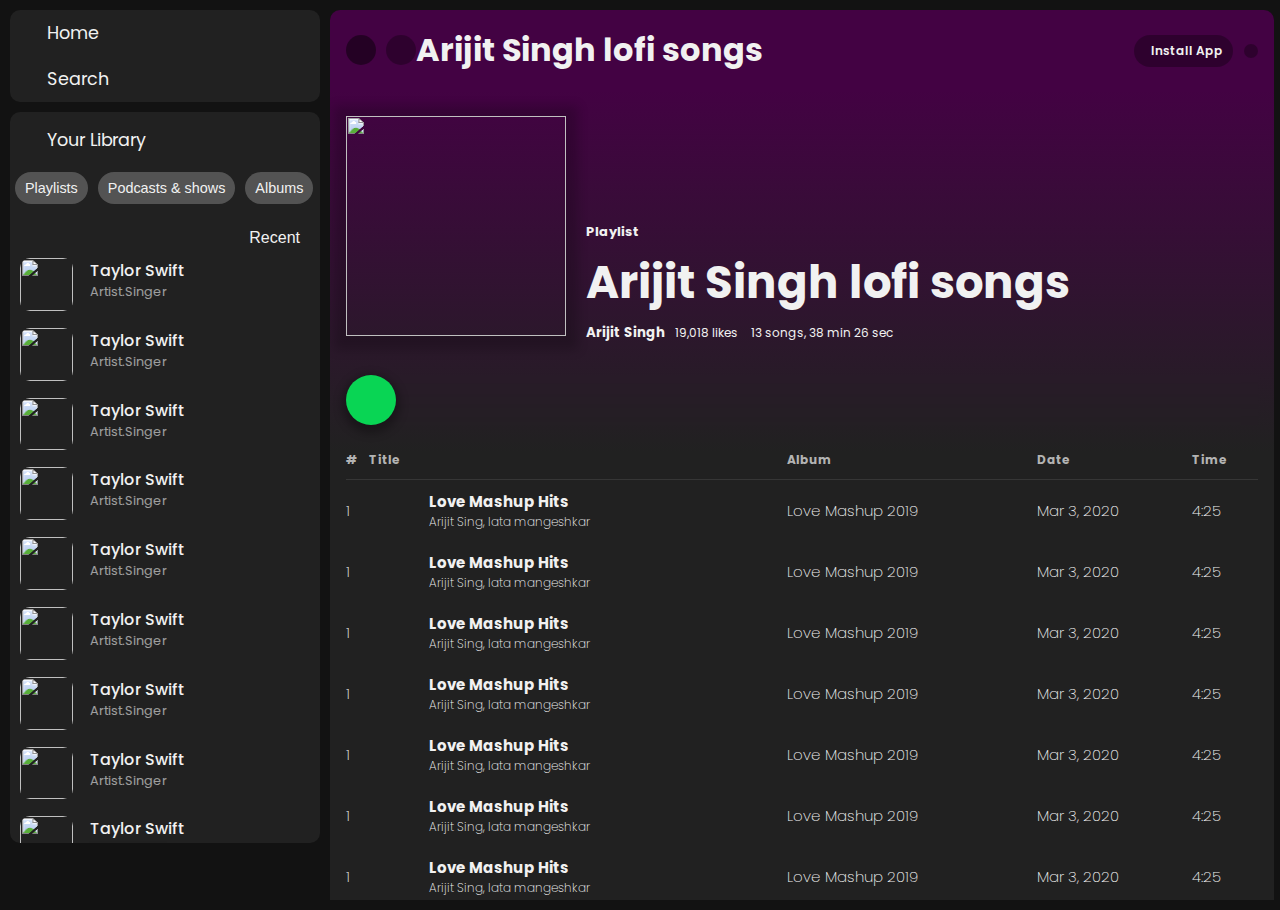
==== commit f74c0a04: "Playlist page done" ====
--- a/playlist.html
+++ b/playlist.html
@@ -198,12 +198,12 @@
         </section>
     </aside>
     <main>
+        <div class="top-div-hidden"></div>
         <nav class="top-nav">
             <div class="arrows">
                 <span class="icon-left arrow-active"><i class="uil uil-angle-left-b"></i></span>
                 <span class="icon-right"><i class="uil uil-angle-right-b"></i></span>
                 <div class="nav-playlist-title">
-                    <span class="play-icon-top"><i class="ri-play-fill"></i></span>
                     <h1>Arijit Singh lofi songs</h1>
                 </div>
             </div>
--- a/style.css
+++ b/style.css
@@ -198,7 +198,15 @@
   padding-block: 10px;
 }
 
- .top-nav {
+.top-div-hidden{
+  height:10px; position:sticky; 
+  top:0px;
+  background-color: var(--border);
+  z-index: 99999;
+}
+
+
+.top-nav {
   color: var(--font-color);
   padding: 1rem;
   display: flex;
@@ -206,7 +214,7 @@
   align-items: center;
   background-color: transparent;
   position: sticky;
-  top: -1px;
+  top: 10px;
   z-index: 100;
   background: rgb(67, 2, 67);
   backdrop-filter: blur(5px);
--- a/playlist.css
+++ b/playlist.css
@@ -22,7 +22,13 @@
 header{
     border-radius: 0;
 }
- .top-nav .arrows{
+
+.top-nav{
+    margin-top: 0;
+    z-index: 9999;
+}
+
+.top-nav .arrows{
     display: flex;
     align-items: center;
 }
@@ -98,6 +104,11 @@
     backdrop-filter: blur(7px);
 }
 
+header .songs-container{
+    position: relative;
+    z-index: 9;
+}
+
 .songs-container .play-div .play-icon-list{
     align-items: center;
     border-radius: 50%;
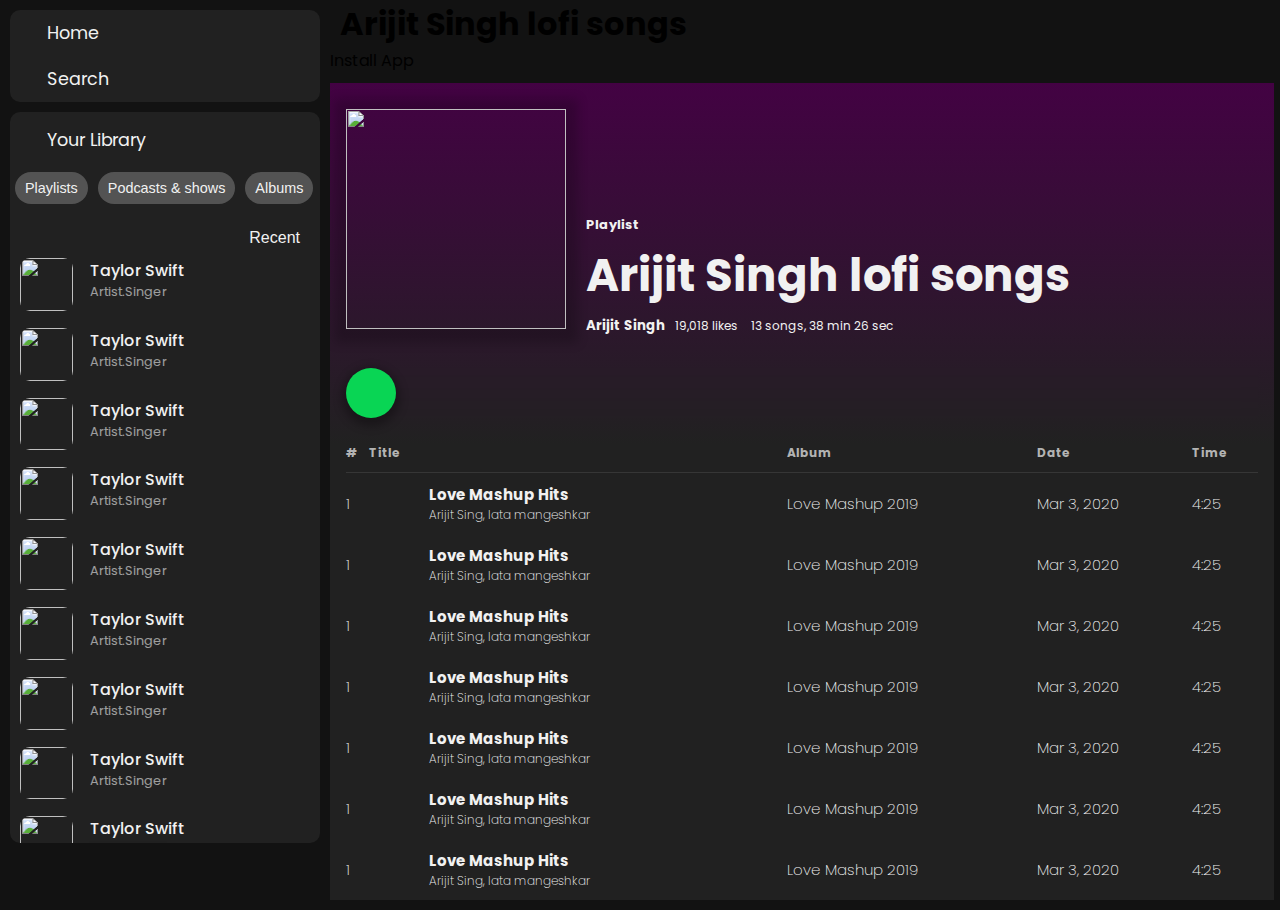
==== commit ca6be6db: "playlist last push" ====
--- a/playlist.html
+++ b/playlist.html
@@ -212,7 +212,7 @@
                 <span class="user-profile"><i class="ri-user-line"></i></span>
             </div>
         </nav>
-        <header>
+        <header >
             <div class="top-playlist-container">
                 <div class="top-img-con">
                     <img src="https://d1csarkz8obe9u.cloudfront.net/posterpreviews/new-release-mixtape-music-promo-video-banner-design-template-7518214f05194bed7dd793cc465c2a35_screen.jpg" alt="">
@@ -514,5 +514,4 @@
     </main>
 </body>
 <script src="script.js"></script>
-
 </html>--- a/style.css
+++ b/style.css
@@ -194,36 +194,27 @@
 header {
   background: linear-gradient(to bottom, rgb(67, 2, 67), var(--background));
   color: var(--font-color);
+  border-top-left-radius: 10px;
+  border-top-right-radius: 10px;
+  margin-top: 10px;
   border-radius: 10px;
   padding-block: 10px;
 }
 
-.top-div-hidden{
-  height:10px; position:sticky; 
-  top:0px;
-  background-color: var(--border);
-  z-index: 99999;
-}
-
-
-.top-nav {
-  color: var(--font-color);
+header .top-nav {
   padding: 1rem;
   display: flex;
   justify-content: space-between;
   align-items: center;
   background-color: transparent;
   position: sticky;
-  top: 10px;
+  top: 0px;
   z-index: 100;
-  background: rgb(67, 2, 67);
+  background: transparent;
   backdrop-filter: blur(5px);
-  margin-top: 10px;
-  border-top-left-radius: 10px;
-  border-top-right-radius: 10px;
-}
-
- .top-nav .arrows span {
+}
+
+header .top-nav .arrows span {
   font-size: 25px;
   display: inline-flex;
   justify-content: center;
@@ -235,11 +226,11 @@
   color: rgba(255, 255, 255, 0.7);
 }
 
- .top-nav .arrows .icon-left {
+header .top-nav .arrows .icon-left {
   margin-right: 10px;
 }
 
-.top-nav .install-app {
+header .top-nav .install-app {
   background-color: rgba(0, 0, 0, 0.3);
   padding: 7px 10px;
   border-radius: 35px;
@@ -249,11 +240,11 @@
   font-weight: 600;
 }
 
-.top-nav .install-app i {
+header .top-nav .install-app i {
   margin-right: 7px;
 }
 
- .top-nav .user-profile {
+header .top-nav .user-profile {
   background-color: rgba(0, 0, 0, 0.3);
   padding: 7px;
   border-radius: 50%;
@@ -262,18 +253,18 @@
   margin-left: 7px;
 }
 
-h.heading h1 {
+header .heading h1 {
   padding: 0.2rem 1rem 0.4rem 1rem;
 }
 
-.playlist-container {
+header .playlist-container {
   display: grid;
   grid-template-columns: repeat(auto-fit, minmax(300px, 1fr));
   gap: 15px;
   margin-inline: 10px;
 }
 
- .playlist-container .playlist {
+header .playlist-container .playlist {
   background-color: rgba(255, 255, 255, 0.07);
   display: flex;
   border-radius: 4px;
@@ -284,16 +275,16 @@
   position: relative;
 }
 
- .playlist-container .playlist img {
+header .playlist-container .playlist img {
   height: 100%;
   width: 80px;
 }
 
- .playlist-container h4 {
+header .playlist-container h4 {
   margin-left: 1rem;
 }
 
- .playlist-container .playlist .play-icon {
+header .playlist-container .playlist .play-icon {
   position: absolute;
   right: 1.1rem;
   align-items: center;
--- a/playlist.css
+++ b/playlist.css
@@ -31,6 +31,10 @@
 .top-nav .arrows{
     display: flex;
     align-items: center;
+}
+
+.top-nav .arrows .icon-right{
+    margin-right: 10px;
 }
 
  .top-nav .arrows .nav-playlist-title{
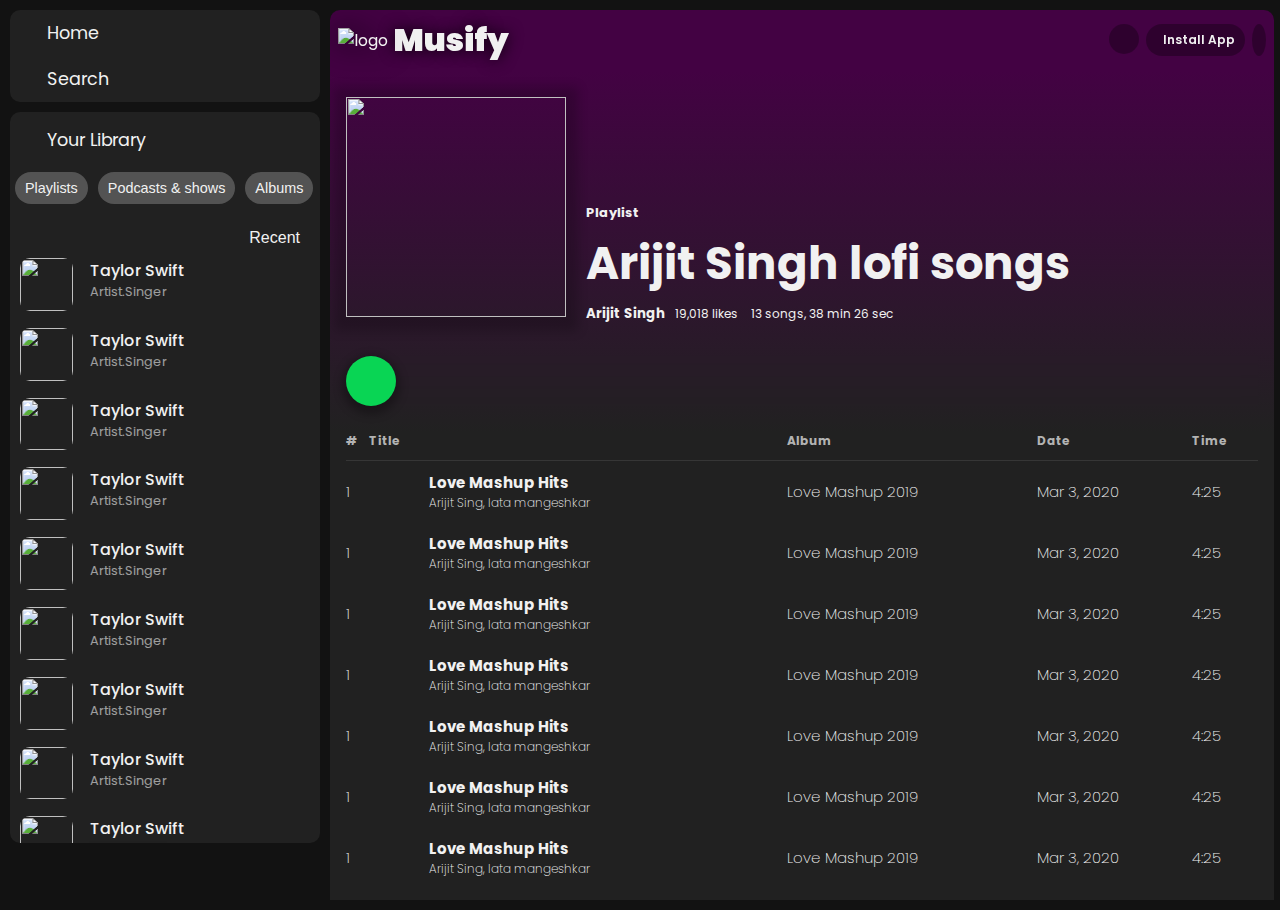
==== commit 0510ae66: "Rutik need" ====
--- a/playlist.html
+++ b/playlist.html
@@ -197,17 +197,15 @@
             </div>
         </section>
     </aside>
-    <main>
+    <main id="main-con">
         <div class="top-div-hidden"></div>
-        <nav class="top-nav">
-            <div class="arrows">
-                <span class="icon-left arrow-active"><i class="uil uil-angle-left-b"></i></span>
-                <span class="icon-right"><i class="uil uil-angle-right-b"></i></span>
-                <div class="nav-playlist-title">
-                    <h1>Arijit Singh lofi songs</h1>
-                </div>
+        <nav id="top-scroll" class="top-nav">
+            <div class="main-logo">
+                <img src="images/music.png" alt="logo">
+                <h1 class="logo-title">Musify</h1>
             </div>
             <div class="nav-info">
+                <span class="icon-left"><i class="ri-arrow-left-s-line"></i></span>
                 <span class="install-app"><i class="ri-download-line"></i>Install App</span>
                 <span class="user-profile"><i class="ri-user-line"></i></span>
             </div>
--- a/style.css
+++ b/style.css
@@ -194,27 +194,58 @@
 header {
   background: linear-gradient(to bottom, rgb(67, 2, 67), var(--background));
   color: var(--font-color);
+  border-bottom-left-radius: 10px;
+  border-bottom-right-radius: 10px;
+  padding-block: 10px;
+}
+
+.top-div-hidden{
+  height:10px; position:sticky; 
+  top:0px;
+  background-color: var(--border);
+  z-index: 99999;
+}
+
+
+.top-nav {
+  color: var(--font-color);
+  padding: 0.4rem .5rem;
+  display: flex;
+  justify-content: space-between;
+  align-items: center;
+  background-color: transparent;
+  position: sticky;
+  top: 10px;
+  z-index: 100;
+  background: rgb(67, 2, 67);
+  backdrop-filter: blur(5px);
+  margin-top: 0;
   border-top-left-radius: 10px;
   border-top-right-radius: 10px;
-  margin-top: 10px;
-  border-radius: 10px;
-  padding-block: 10px;
-}
-
-header .top-nav {
-  padding: 1rem;
-  display: flex;
-  justify-content: space-between;
-  align-items: center;
-  background-color: transparent;
-  position: sticky;
-  top: 0px;
-  z-index: 100;
-  background: transparent;
-  backdrop-filter: blur(5px);
-}
-
-header .top-nav .arrows span {
+  backdrop-filter: blur(7px);
+}
+
+.top-nav .main-logo{
+  display: flex;
+  align-items: center;
+}
+
+.top-nav .main-logo .logo-title{
+  font-weight: 900;
+  text-shadow: 0 0 15px rgba(0,0,0,.9);
+}
+
+.top-nav .main-logo img{
+  width: 50px;
+  margin: 0 5px 0 0;
+  filter: drop-shadow(0 0 15px rgba(0,0,0,.9))
+}
+
+.top-nav .nav-info{
+  display: flex;
+}
+
+.top-nav .nav-info .icon-left {
   font-size: 25px;
   display: inline-flex;
   justify-content: center;
@@ -224,13 +255,14 @@
   border-radius: 50%;
   background-color: rgba(0, 0, 0, 0.3);
   color: rgba(255, 255, 255, 0.7);
-}
-
-header .top-nav .arrows .icon-left {
+  margin-right: 7px;
+}
+
+ .top-nav .arrows .icon-left {
   margin-right: 10px;
 }
 
-header .top-nav .install-app {
+.top-nav .install-app {
   background-color: rgba(0, 0, 0, 0.3);
   padding: 7px 10px;
   border-radius: 35px;
@@ -240,11 +272,11 @@
   font-weight: 600;
 }
 
-header .top-nav .install-app i {
+.top-nav .install-app i {
   margin-right: 7px;
 }
 
-header .top-nav .user-profile {
+ .top-nav .user-profile {
   background-color: rgba(0, 0, 0, 0.3);
   padding: 7px;
   border-radius: 50%;
@@ -253,18 +285,18 @@
   margin-left: 7px;
 }
 
-header .heading h1 {
+.heading h1 {
   padding: 0.2rem 1rem 0.4rem 1rem;
 }
 
-header .playlist-container {
+.playlist-container {
   display: grid;
   grid-template-columns: repeat(auto-fit, minmax(300px, 1fr));
   gap: 15px;
   margin-inline: 10px;
 }
 
-header .playlist-container .playlist {
+ .playlist-container .playlist {
   background-color: rgba(255, 255, 255, 0.07);
   display: flex;
   border-radius: 4px;
@@ -275,16 +307,16 @@
   position: relative;
 }
 
-header .playlist-container .playlist img {
+ .playlist-container .playlist img {
   height: 100%;
   width: 80px;
 }
 
-header .playlist-container h4 {
+ .playlist-container h4 {
   margin-left: 1rem;
 }
 
-header .playlist-container .playlist .play-icon {
+ .playlist-container .playlist .play-icon {
   position: absolute;
   right: 1.1rem;
   align-items: center;
